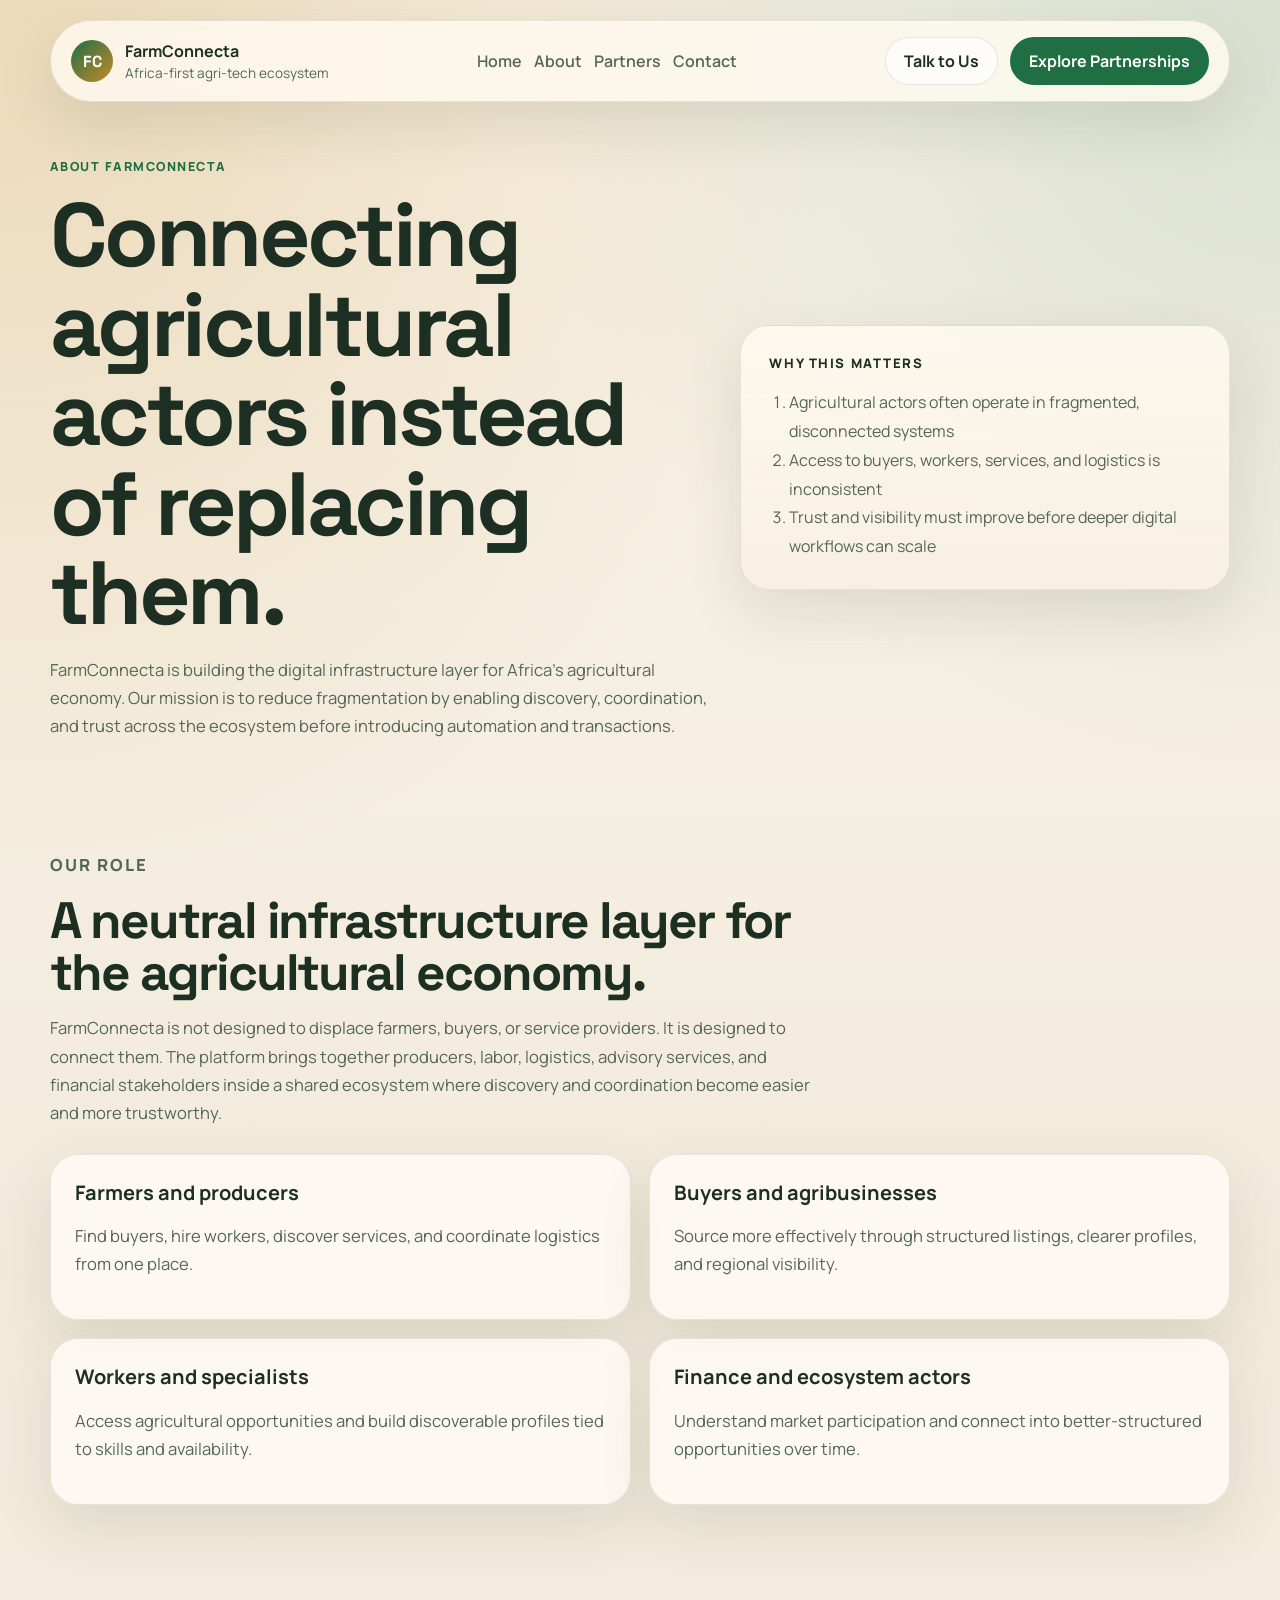
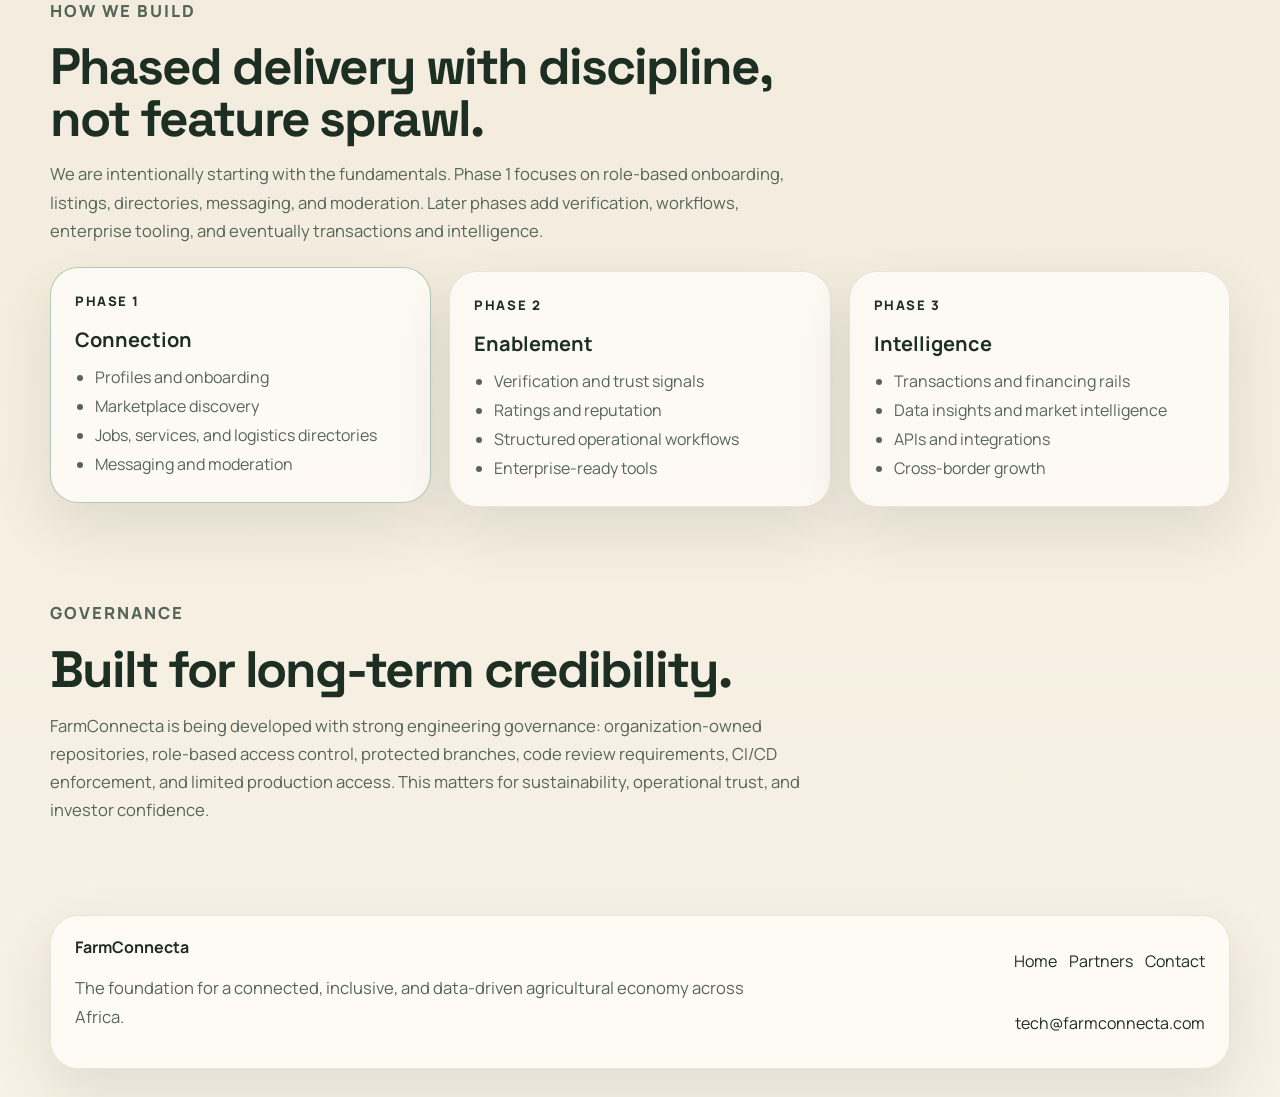
==== about.html @ fb6cb1ed "Redesign website and add public pages" ====
<!DOCTYPE html>
<html lang="en">
<head>
    <meta charset="UTF-8">
    <meta name="viewport" content="width=device-width, initial-scale=1.0">
    <title>About FarmConnecta | Africa-First Agricultural Infrastructure</title>
    <meta
        name="description"
        content="Learn about FarmConnecta's mission, product vision, governance approach, and long-term role in Africa's agricultural economy."
    >
    <link rel="preconnect" href="https://fonts.googleapis.com">
    <link rel="preconnect" href="https://fonts.gstatic.com" crossorigin>
    <link href="https://fonts.googleapis.com/css2?family=Manrope:wght@400;500;600;700;800&family=Space+Grotesk:wght@500;700&display=swap" rel="stylesheet">
    <link rel="stylesheet" href="styles.css">
</head>
<body>
    <div class="page-shell">
        <header class="site-header">
            <a class="brand" href="index.html" aria-label="FarmConnecta home">
                <span class="brand-mark">FC</span>
                <span class="brand-copy">
                    <strong>FarmConnecta</strong>
                    <span>Africa-first agri-tech ecosystem</span>
                </span>
            </a>

            <nav class="site-nav" aria-label="Primary">
                <a href="index.html">Home</a>
                <a href="about.html">About</a>
                <a href="partners.html">Partners</a>
                <a href="contact.html">Contact</a>
            </nav>

            <div class="header-actions">
                <a class="button button-secondary" href="contact.html">Talk to Us</a>
                <a class="button button-primary" href="partners.html">Explore Partnerships</a>
            </div>
        </header>

        <main id="top">
            <section class="hero hero-compact">
                <div class="hero-copy">
                    <p class="eyebrow">About FarmConnecta</p>
                    <h1>Connecting agricultural actors instead of replacing them.</h1>
                    <p class="hero-text">
                        FarmConnecta is building the digital infrastructure layer for Africa's agricultural
                        economy. Our mission is to reduce fragmentation by enabling discovery, coordination,
                        and trust across the ecosystem before introducing automation and transactions.
                    </p>
                </div>

                <div class="hero-panel">
                    <div class="hero-card hero-card-secondary">
                        <p class="card-label">Why this matters</p>
                        <ol class="journey-list">
                            <li>Agricultural actors often operate in fragmented, disconnected systems</li>
                            <li>Access to buyers, workers, services, and logistics is inconsistent</li>
                            <li>Trust and visibility must improve before deeper digital workflows can scale</li>
                        </ol>
                    </div>
                </div>
            </section>

            <section class="section">
                <div class="section-heading">
                    <p class="eyebrow">Our role</p>
                    <h2>A neutral infrastructure layer for the agricultural economy.</h2>
                    <p>
                        FarmConnecta is not designed to displace farmers, buyers, or service providers.
                        It is designed to connect them. The platform brings together producers, labor,
                        logistics, advisory services, and financial stakeholders inside a shared ecosystem
                        where discovery and coordination become easier and more trustworthy.
                    </p>
                </div>

                <div class="architecture-grid">
                    <article>
                        <h3>Farmers and producers</h3>
                        <p>Find buyers, hire workers, discover services, and coordinate logistics from one place.</p>
                    </article>
                    <article>
                        <h3>Buyers and agribusinesses</h3>
                        <p>Source more effectively through structured listings, clearer profiles, and regional visibility.</p>
                    </article>
                    <article>
                        <h3>Workers and specialists</h3>
                        <p>Access agricultural opportunities and build discoverable profiles tied to skills and availability.</p>
                    </article>
                    <article>
                        <h3>Finance and ecosystem actors</h3>
                        <p>Understand market participation and connect into better-structured opportunities over time.</p>
                    </article>
                </div>
            </section>

            <section class="section">
                <div class="section-heading">
                    <p class="eyebrow">How we build</p>
                    <h2>Phased delivery with discipline, not feature sprawl.</h2>
                    <p>
                        We are intentionally starting with the fundamentals. Phase 1 focuses on role-based
                        onboarding, listings, directories, messaging, and moderation. Later phases add
                        verification, workflows, enterprise tooling, and eventually transactions and intelligence.
                    </p>
                </div>

                <div class="phase-grid">
                    <article class="phase-card active">
                        <p class="phase-tag">Phase 1</p>
                        <h3>Connection</h3>
                        <ul>
                            <li>Profiles and onboarding</li>
                            <li>Marketplace discovery</li>
                            <li>Jobs, services, and logistics directories</li>
                            <li>Messaging and moderation</li>
                        </ul>
                    </article>
                    <article class="phase-card">
                        <p class="phase-tag">Phase 2</p>
                        <h3>Enablement</h3>
                        <ul>
                            <li>Verification and trust signals</li>
                            <li>Ratings and reputation</li>
                            <li>Structured operational workflows</li>
                            <li>Enterprise-ready tools</li>
                        </ul>
                    </article>
                    <article class="phase-card">
                        <p class="phase-tag">Phase 3</p>
                        <h3>Intelligence</h3>
                        <ul>
                            <li>Transactions and financing rails</li>
                            <li>Data insights and market intelligence</li>
                            <li>APIs and integrations</li>
                            <li>Cross-border growth</li>
                        </ul>
                    </article>
                </div>
            </section>

            <section class="section">
                <div class="section-heading">
                    <p class="eyebrow">Governance</p>
                    <h2>Built for long-term credibility.</h2>
                    <p>
                        FarmConnecta is being developed with strong engineering governance: organization-owned
                        repositories, role-based access control, protected branches, code review requirements,
                        CI/CD enforcement, and limited production access. This matters for sustainability,
                        operational trust, and investor confidence.
                    </p>
                </div>
            </section>
        </main>
    </div>

    <footer class="site-footer">
        <div>
            <strong>FarmConnecta</strong>
            <p>The foundation for a connected, inclusive, and data-driven agricultural economy across Africa.</p>
        </div>
        <div class="footer-links">
            <a href="index.html">Home</a>
            <a href="partners.html">Partners</a>
            <a href="contact.html">Contact</a>
            <a href="mailto:tech@farmconnecta.com">tech@farmconnecta.com</a>
        </div>
    </footer>
</body>
</html>
---- styles.css ----
:root {
    --surface: rgba(255, 252, 247, 0.82);
    --text: #1d2f22;
    --muted: #556659;
    --line: rgba(29, 47, 34, 0.1);
    --green: #1f6f43;
    --green-deep: #0d4f2c;
    --gold: #c58a2c;
    --earth: #754c24;
    --shadow: 0 22px 60px rgba(47, 60, 36, 0.12);
    --radius-lg: 28px;
    --radius-md: 18px;
    --content-width: 1180px;
}

* {
    box-sizing: border-box;
}

html {
    scroll-behavior: smooth;
}

body {
    margin: 0;
    font-family: "Manrope", sans-serif;
    color: var(--text);
    background:
        radial-gradient(circle at top left, rgba(197, 138, 44, 0.25), transparent 30%),
        radial-gradient(circle at top right, rgba(31, 111, 67, 0.15), transparent 26%),
        linear-gradient(180deg, #f9f4e9 0%, #f2ebdc 48%, #f8f2e6 100%);
}

a {
    color: inherit;
    text-decoration: none;
}

button {
    font: inherit;
}

.page-shell {
    width: min(calc(100% - 32px), var(--content-width));
    margin: 20px auto 0;
}

.site-header,
.site-footer,
.hero-card,
.phase-card,
.market-panel,
.role-grid article,
.architecture-grid article,
.community-panel,
.listing-card {
    backdrop-filter: blur(10px);
}

.site-header {
    position: sticky;
    top: 12px;
    z-index: 20;
    display: flex;
    align-items: center;
    justify-content: space-between;
    gap: 18px;
    padding: 16px 20px;
    background: rgba(255, 250, 240, 0.82);
    border: 1px solid var(--line);
    border-radius: 999px;
    box-shadow: var(--shadow);
}

.brand {
    display: inline-flex;
    align-items: center;
    gap: 12px;
}

.brand-mark {
    display: grid;
    place-items: center;
    width: 42px;
    height: 42px;
    border-radius: 50%;
    background: linear-gradient(135deg, var(--green), var(--gold));
    color: #fff;
    font-family: "Space Grotesk", sans-serif;
    font-weight: 700;
}

.brand-copy {
    display: flex;
    flex-direction: column;
    gap: 2px;
    font-size: 0.85rem;
    color: var(--muted);
}

.brand-copy strong {
    font-size: 1rem;
    color: var(--text);
}

.site-nav,
.header-actions,
.hero-actions,
.community-actions,
.footer-links,
.market-tabs {
    display: flex;
    align-items: center;
    gap: 12px;
}

.site-nav a {
    color: var(--muted);
    font-weight: 600;
}

.button,
.market-tab {
    display: inline-flex;
    align-items: center;
    justify-content: center;
    min-height: 48px;
    padding: 0 18px;
    border: 1px solid transparent;
    border-radius: 999px;
    font-weight: 700;
    transition: transform 160ms ease, background 160ms ease, color 160ms ease, border-color 160ms ease;
    cursor: pointer;
}

.button:hover,
.market-tab:hover {
    transform: translateY(-1px);
}

.button-primary {
    background: var(--green);
    color: #fff;
}

.button-secondary,
.button-ghost {
    background: rgba(255, 255, 255, 0.62);
    border-color: var(--line);
}

.button-whatsapp {
    background: #1fae5b;
    color: #fff;
}

.button-telegram {
    background: #2086d7;
    color: #fff;
}

.hero {
    display: grid;
    grid-template-columns: 1.15fr 0.85fr;
    gap: 28px;
    padding: 72px 0 48px;
    min-height: calc(100vh - 140px);
    align-items: center;
}

.hero-compact {
    min-height: auto;
    padding-top: 56px;
}

.eyebrow {
    margin: 0 0 16px;
    color: var(--green);
    text-transform: uppercase;
    letter-spacing: 0.12em;
    font-size: 0.78rem;
    font-weight: 800;
}

.hero h1,
.section-heading h2 {
    margin: 0;
    font-family: "Space Grotesk", sans-serif;
    line-height: 1;
    letter-spacing: -0.04em;
}

.hero h1 {
    font-size: clamp(3.3rem, 7vw, 6.4rem);
    max-width: 11ch;
}

.hero-text,
.section-heading p,
.market-copy p,
.role-grid p,
.architecture-grid p,
.community-copy p,
.site-footer p {
    color: var(--muted);
    line-height: 1.7;
    font-size: 1.04rem;
}

.hero-actions {
    margin: 28px 0 24px;
    flex-wrap: wrap;
}

.hero-points {
    display: grid;
    gap: 10px;
    padding: 0;
    margin: 0;
    list-style: none;
}

.hero-points li {
    display: flex;
    align-items: center;
    gap: 12px;
    color: var(--muted);
}

.hero-points li::before {
    content: "";
    width: 10px;
    height: 10px;
    border-radius: 50%;
    background: linear-gradient(135deg, var(--green), var(--gold));
    flex: 0 0 auto;
}

.hero-panel {
    display: grid;
    gap: 18px;
}

.hero-card,
.phase-card,
.market-panel,
.role-grid article,
.architecture-grid article,
.community-panel,
.listing-card,
.site-footer {
    background: var(--surface);
    border: 1px solid var(--line);
    box-shadow: var(--shadow);
}

.hero-card {
    padding: 28px;
    border-radius: var(--radius-lg);
}

.hero-card-primary {
    background:
        linear-gradient(180deg, rgba(31, 111, 67, 0.94), rgba(13, 79, 44, 0.96)),
        var(--surface);
    color: #fff;
}

.hero-card-secondary {
    background:
        linear-gradient(180deg, rgba(255, 250, 240, 0.86), rgba(247, 240, 226, 0.98));
}

.card-label,
.phase-tag {
    margin: 0 0 16px;
    font-size: 0.82rem;
    font-weight: 800;
    letter-spacing: 0.12em;
    text-transform: uppercase;
}

.metric-grid {
    display: grid;
    grid-template-columns: repeat(2, minmax(0, 1fr));
    gap: 14px;
}

.metric-grid article {
    padding: 18px;
    border-radius: var(--radius-md);
    background: rgba(255, 255, 255, 0.1);
}

.metric-grid strong {
    display: block;
    font-size: 2rem;
    font-family: "Space Grotesk", sans-serif;
}

.journey-list {
    margin: 0;
    padding-left: 20px;
    line-height: 1.8;
    color: var(--muted);
}

.section {
    padding: 46px 0;
}

.section-heading {
    max-width: 760px;
    margin-bottom: 26px;
}

.section-heading h2 {
    font-size: clamp(2.1rem, 4vw, 4rem);
    margin-bottom: 14px;
}

.phase-grid,
.role-grid,
.architecture-grid {
    display: grid;
    gap: 18px;
}

.phase-grid {
    grid-template-columns: repeat(3, minmax(0, 1fr));
}

.phase-card,
.role-grid article,
.architecture-grid article {
    padding: 24px;
    border-radius: var(--radius-lg);
}

.phase-card.active {
    border-color: rgba(31, 111, 67, 0.34);
    transform: translateY(-4px);
}

.phase-card h3,
.market-copy h3,
.role-grid h3,
.architecture-grid h3 {
    margin: 0 0 10px;
    font-size: 1.25rem;
}

.phase-card ul {
    margin: 0;
    padding-left: 20px;
    color: var(--muted);
    line-height: 1.8;
}

.phase-note {
    margin-top: 16px;
    font-weight: 700;
    color: var(--green-deep);
}

.market-tabs {
    flex-wrap: wrap;
    margin-bottom: 20px;
}

.market-tab {
    background: rgba(255, 255, 255, 0.55);
    border-color: var(--line);
    color: var(--muted);
}

.market-tab.is-active {
    background: var(--earth);
    border-color: var(--earth);
    color: #fff;
}

.market-panel {
    display: none;
    padding: 24px;
    border-radius: var(--radius-lg);
}

.market-panel.is-active {
    display: block;
}

.listing-grid {
    display: grid;
    grid-template-columns: repeat(3, minmax(0, 1fr));
    gap: 16px;
    margin-top: 22px;
}

.listing-card {
    padding: 18px;
    border-radius: var(--radius-md);
    background: rgba(255, 255, 255, 0.72);
}

.listing-card .listing-type {
    display: inline-flex;
    padding: 6px 10px;
    border-radius: 999px;
    background: rgba(31, 111, 67, 0.1);
    color: var(--green-deep);
    font-size: 0.82rem;
    font-weight: 700;
}

.listing-card h4 {
    margin: 14px 0 10px;
    font-size: 1.16rem;
}

.listing-card p {
    margin: 0;
    color: var(--muted);
    line-height: 1.6;
}

.listing-meta {
    display: flex;
    flex-wrap: wrap;
    gap: 8px;
    margin: 14px 0;
}

.listing-meta span,
.listing-footer span {
    display: inline-flex;
    align-items: center;
    min-height: 32px;
    padding: 0 10px;
    border-radius: 999px;
    background: rgba(117, 76, 36, 0.08);
    color: var(--earth);
    font-size: 0.82rem;
    font-weight: 700;
}

.listing-footer {
    display: flex;
    justify-content: space-between;
    gap: 12px;
    margin-top: 16px;
}

.role-grid,
.architecture-grid {
    grid-template-columns: repeat(2, minmax(0, 1fr));
}

.community-panel {
    display: grid;
    grid-template-columns: 1.1fr 0.9fr;
    gap: 18px;
    align-items: center;
    padding: 28px;
    border-radius: var(--radius-lg);
    background:
        radial-gradient(circle at top right, rgba(32, 134, 215, 0.14), transparent 28%),
        radial-gradient(circle at bottom left, rgba(31, 174, 91, 0.16), transparent 28%),
        var(--surface);
}

.community-actions {
    justify-content: flex-end;
    flex-wrap: wrap;
}

.community-note {
    margin: 0;
    color: var(--muted);
    font-size: 0.95rem;
}

.site-footer {
    width: min(calc(100% - 32px), var(--content-width));
    margin: 18px auto 28px;
    padding: 20px 24px;
    border-radius: var(--radius-lg);
    display: flex;
    justify-content: space-between;
    gap: 20px;
}

.footer-links {
    flex-wrap: wrap;
    justify-content: flex-end;
}

@media (max-width: 1080px) {
    .hero,
    .phase-grid,
    .community-panel,
    .site-footer {
        grid-template-columns: 1fr;
    }

    .site-header {
        border-radius: 28px;
        flex-wrap: wrap;
    }

    .site-nav {
        order: 3;
        width: 100%;
        justify-content: center;
        flex-wrap: wrap;
    }

    .header-actions,
    .community-actions,
    .footer-links {
        justify-content: flex-start;
    }

    .listing-grid {
        grid-template-columns: repeat(2, minmax(0, 1fr));
    }
}

@media (max-width: 720px) {
    .page-shell,
    .site-footer {
        width: min(calc(100% - 20px), var(--content-width));
    }

    .site-header {
        padding: 16px;
    }

    .header-actions,
    .site-nav {
        width: 100%;
    }

    .header-actions .button,
    .hero-actions .button,
    .community-actions .button {
        width: 100%;
    }

    .hero {
        padding-top: 44px;
        min-height: auto;
    }

    .hero h1 {
        font-size: clamp(2.6rem, 16vw, 4rem);
    }

    .metric-grid,
    .listing-grid,
    .role-grid,
    .architecture-grid,
    .phase-grid {
        grid-template-columns: 1fr;
    }

    .market-panel,
    .phase-card,
    .role-grid article,
    .architecture-grid article,
    .community-panel,
    .site-footer {
        padding: 20px;
    }

    .listing-footer {
        flex-direction: column;
        align-items: flex-start;
    }
}
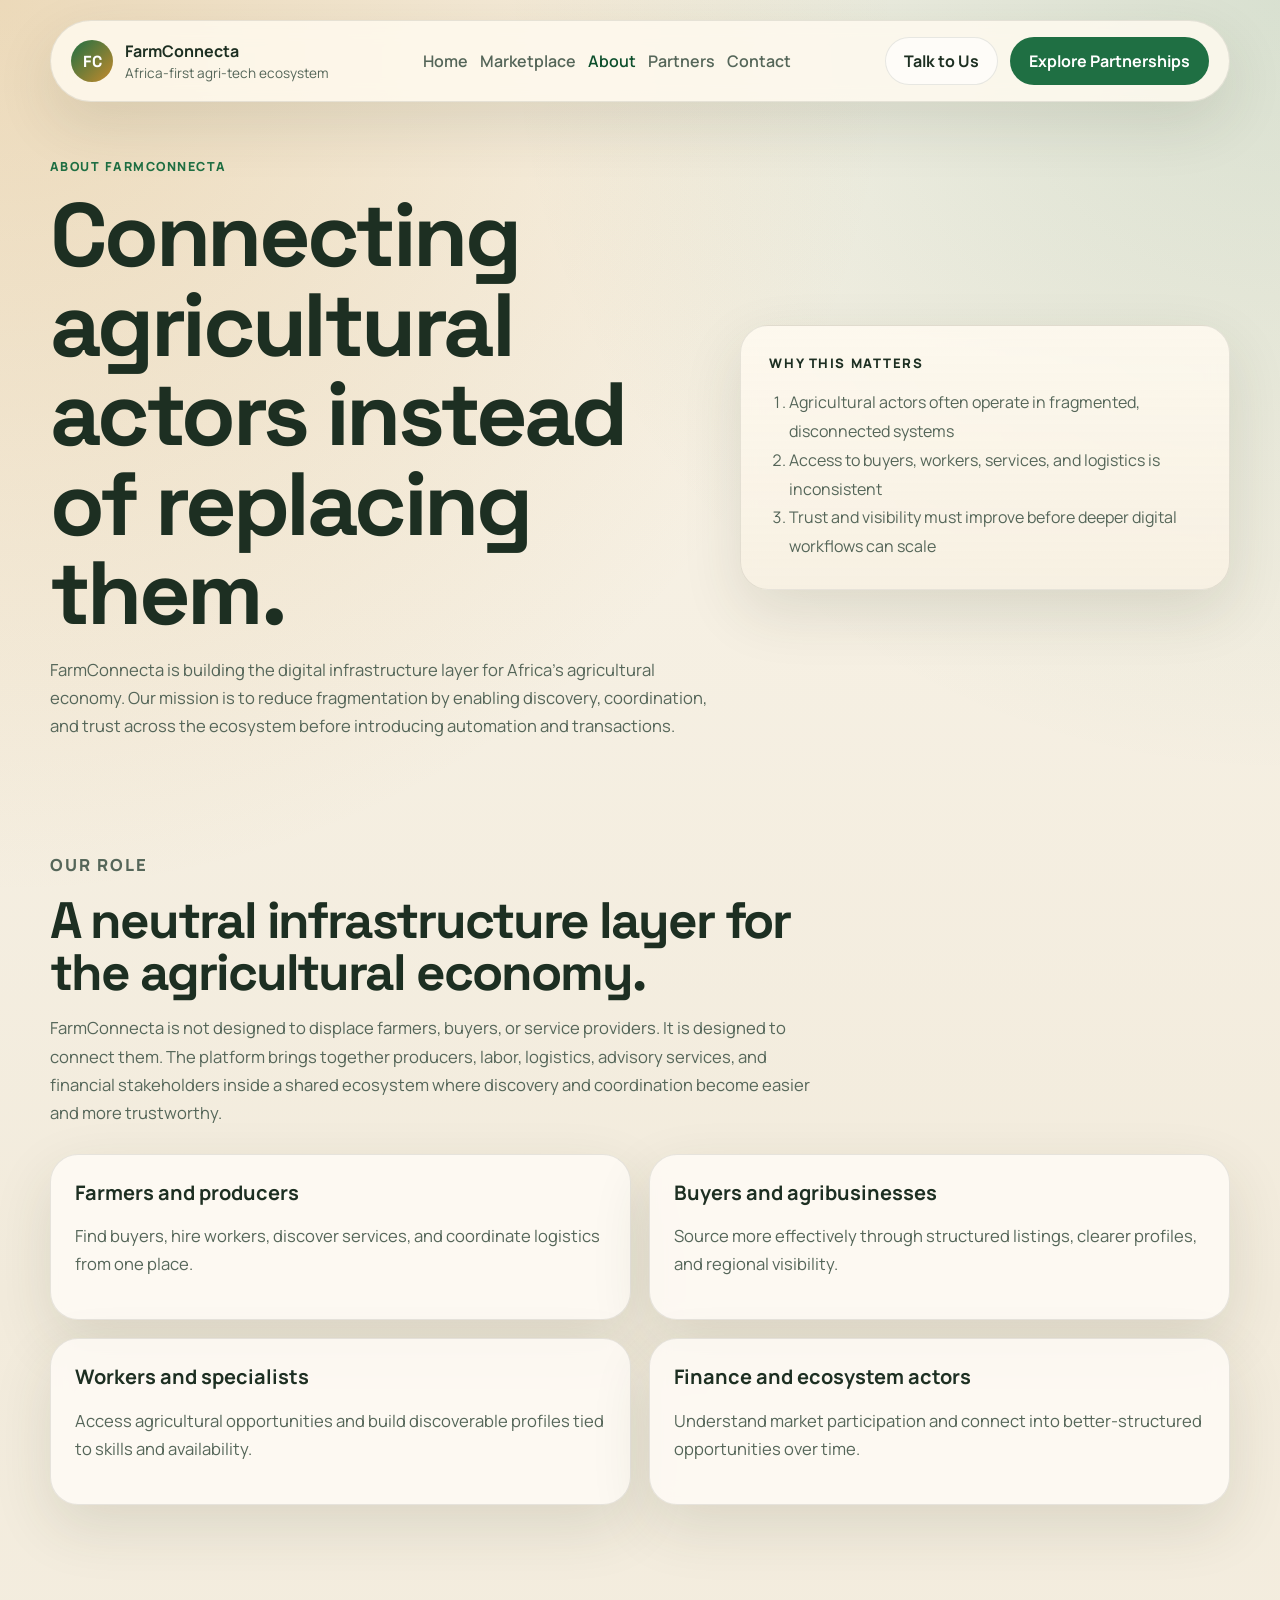
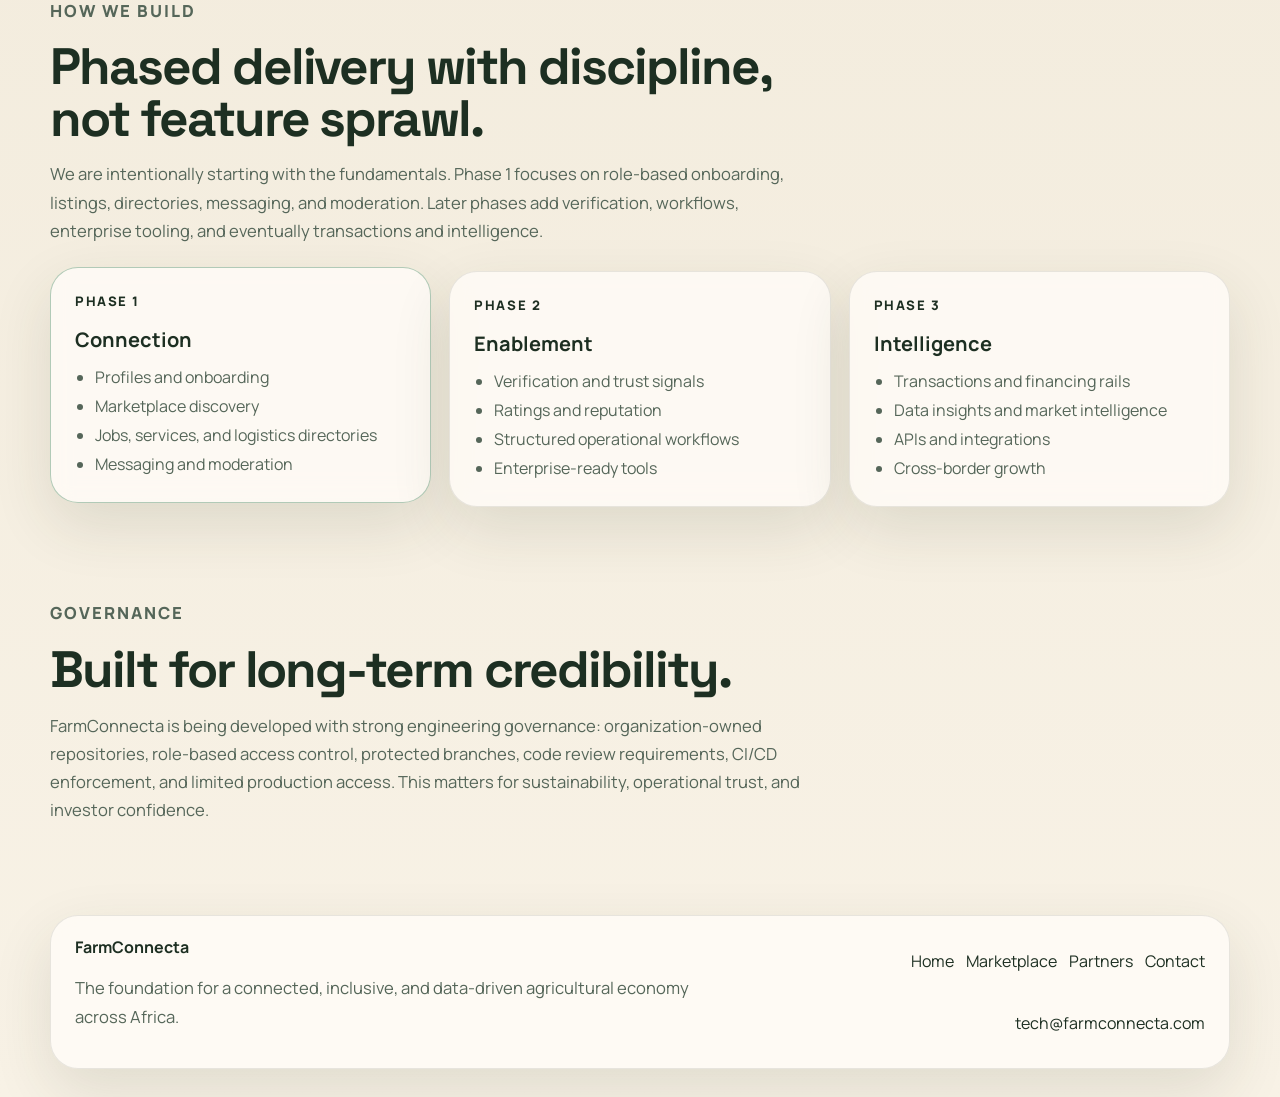
==== commit ee394120: "Add marketplace page and mobile navigation" ====
--- a/about.html
+++ b/about.html
@@ -24,11 +24,19 @@
                 </span>
             </a>
 
-            <nav class="site-nav" aria-label="Primary">
-                <a href="index.html">Home</a>
-                <a href="about.html">About</a>
-                <a href="partners.html">Partners</a>
-                <a href="contact.html">Contact</a>
+            <button class="menu-toggle" type="button" aria-expanded="false" aria-controls="primary-nav">
+                <span></span>
+                <span></span>
+                <span></span>
+                <span class="sr-only">Toggle navigation</span>
+            </button>
+
+            <nav class="site-nav" id="primary-nav" aria-label="Primary">
+                <a href="index.html" data-nav="home">Home</a>
+                <a href="marketplace.html" data-nav="marketplace">Marketplace</a>
+                <a href="about.html" data-nav="about">About</a>
+                <a href="partners.html" data-nav="partners">Partners</a>
+                <a href="contact.html" data-nav="contact">Contact</a>
             </nav>
 
             <div class="header-actions">
@@ -160,10 +168,13 @@
         </div>
         <div class="footer-links">
             <a href="index.html">Home</a>
+            <a href="marketplace.html">Marketplace</a>
             <a href="partners.html">Partners</a>
             <a href="contact.html">Contact</a>
             <a href="mailto:tech@farmconnecta.com">tech@farmconnecta.com</a>
         </div>
     </footer>
+
+    <script src="app.js" data-page="about"></script>
 </body>
 </html>
--- a/styles.css
+++ b/styles.css
@@ -119,6 +119,10 @@
     font-weight: 600;
 }
 
+.site-nav a.is-current {
+    color: var(--green-deep);
+}
+
 .button,
 .market-tab {
     display: inline-flex;
@@ -157,6 +161,11 @@
 .button-telegram {
     background: #2086d7;
     color: #fff;
+}
+
+.menu-toggle,
+.sr-only {
+    display: none;
 }
 
 .hero {
@@ -330,6 +339,10 @@
     grid-template-columns: repeat(3, minmax(0, 1fr));
 }
 
+.phase-grid-two {
+    grid-template-columns: repeat(2, minmax(0, 1fr));
+}
+
 .phase-card,
 .role-grid article,
 .architecture-grid article {
@@ -361,6 +374,12 @@
     margin-top: 16px;
     font-weight: 700;
     color: var(--green-deep);
+}
+
+.phase-copy {
+    margin: 0;
+    color: var(--muted);
+    line-height: 1.7;
 }
 
 .market-tabs {
@@ -534,11 +553,62 @@
 
     .site-header {
         padding: 16px;
+        border-radius: 28px;
     }
 
     .header-actions,
     .site-nav {
         width: 100%;
+    }
+
+    .menu-toggle {
+        display: inline-flex;
+        flex-direction: column;
+        gap: 5px;
+        width: 48px;
+        height: 48px;
+        align-items: center;
+        justify-content: center;
+        background: rgba(255, 255, 255, 0.62);
+        border: 1px solid var(--line);
+        border-radius: 50%;
+        padding: 0;
+    }
+
+    .menu-toggle span {
+        width: 18px;
+        height: 2px;
+        background: var(--text);
+        border-radius: 999px;
+    }
+
+    .sr-only {
+        position: absolute;
+        width: 1px;
+        height: 1px;
+        padding: 0;
+        margin: -1px;
+        overflow: hidden;
+        clip: rect(0, 0, 0, 0);
+        white-space: nowrap;
+        border: 0;
+    }
+
+    .site-nav,
+    .header-actions {
+        display: none;
+    }
+
+    .site-header.is-open .site-nav,
+    .site-header.is-open .header-actions {
+        display: flex;
+        flex-direction: column;
+        align-items: stretch;
+    }
+
+    .site-header.is-open .site-nav a {
+        width: 100%;
+        padding: 12px 0;
     }
 
     .header-actions .button,
@@ -560,7 +630,8 @@
     .listing-grid,
     .role-grid,
     .architecture-grid,
-    .phase-grid {
+    .phase-grid,
+    .phase-grid-two {
         grid-template-columns: 1fr;
     }
 
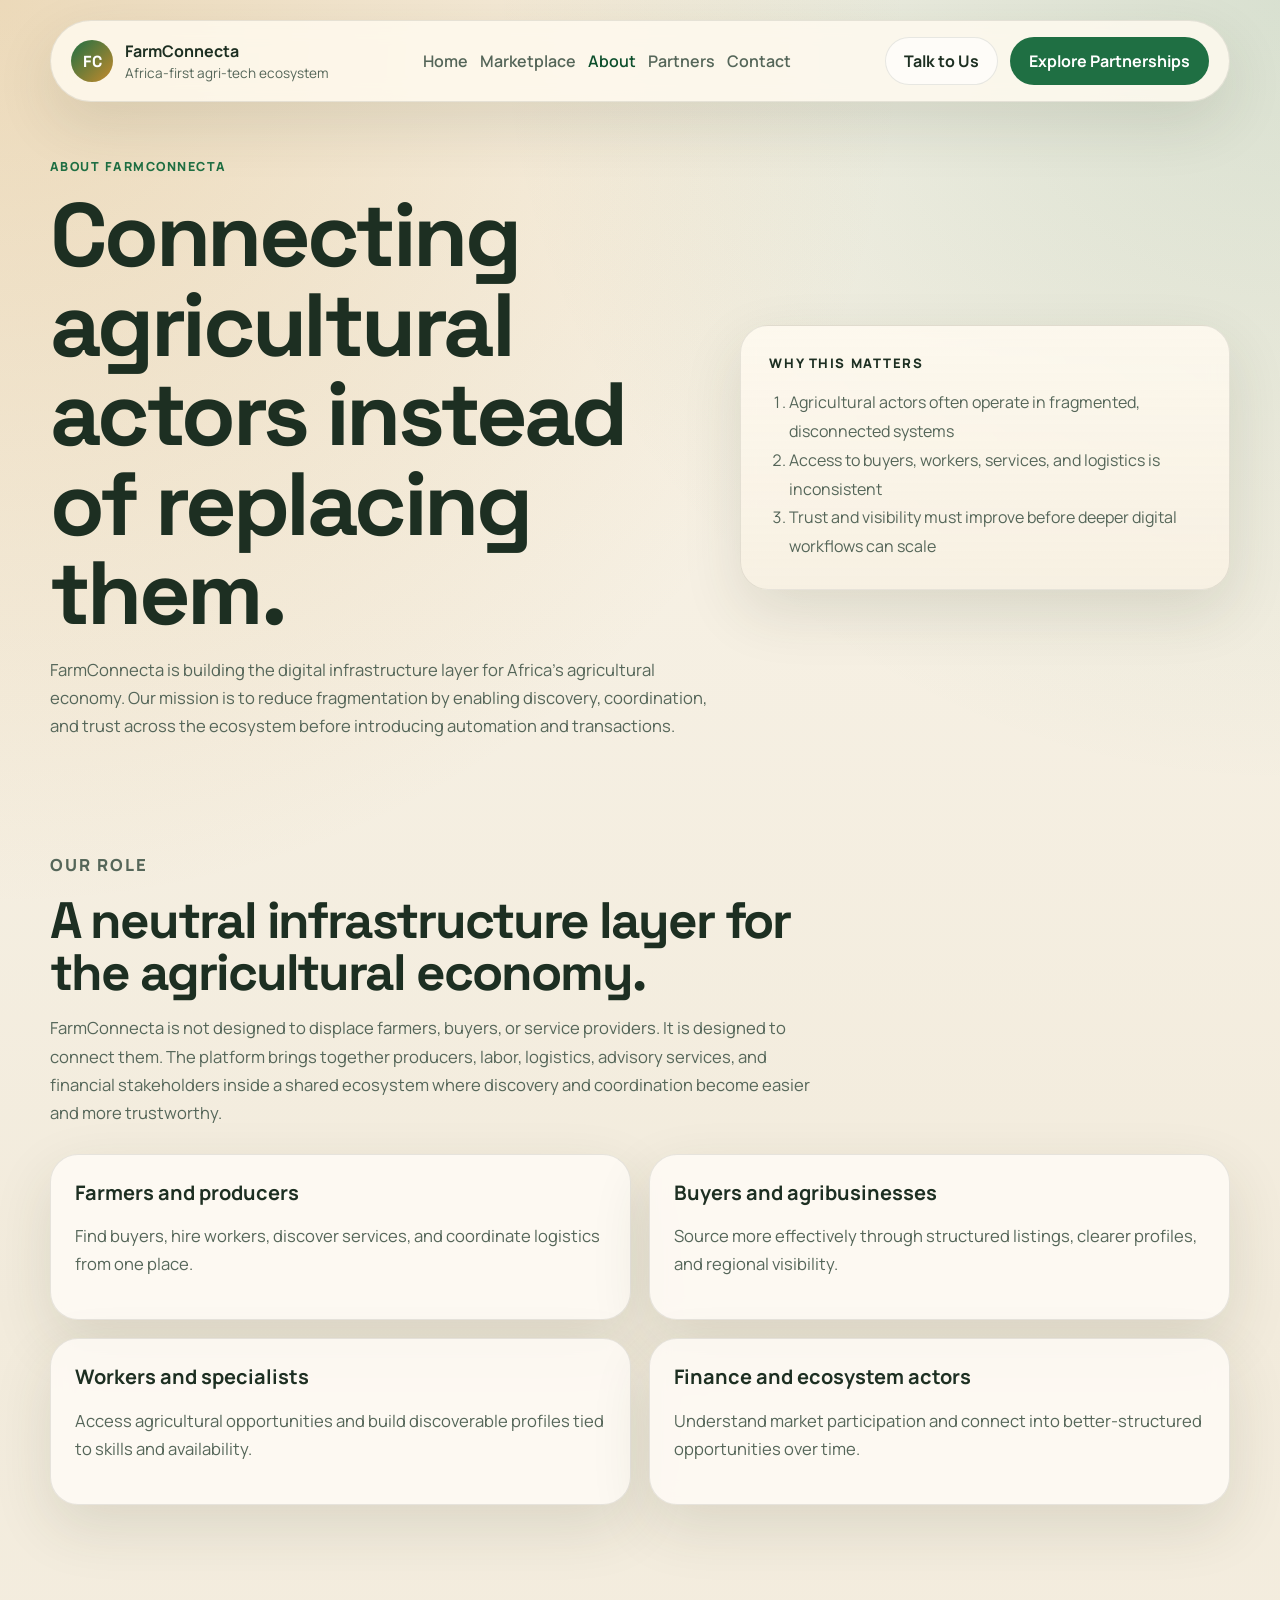
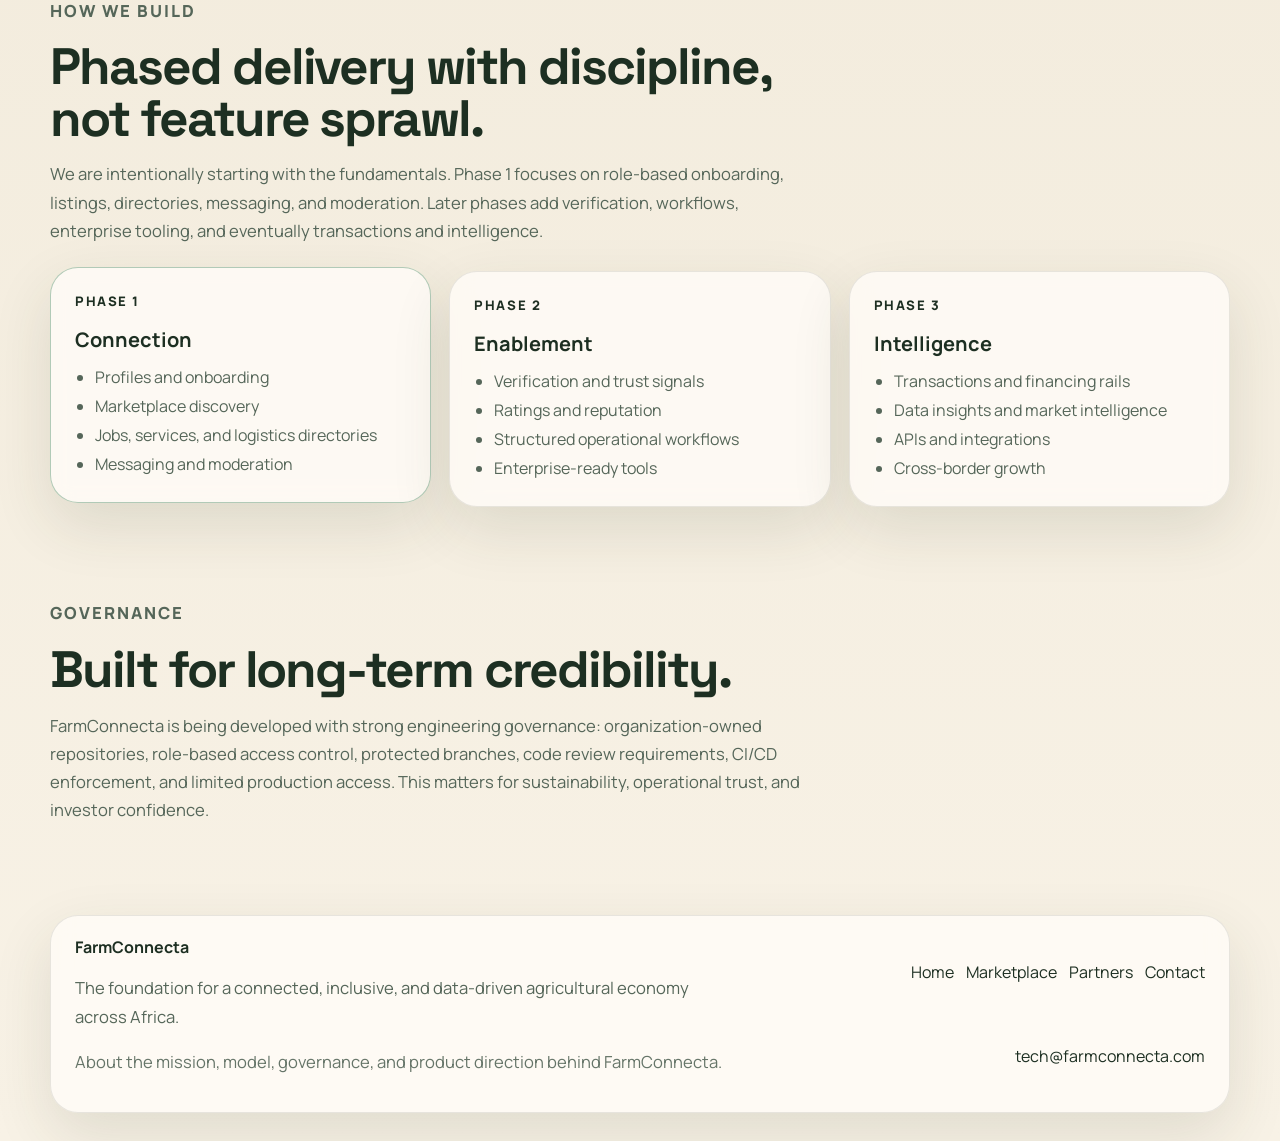
==== commit 8ade3ef9: "Polish branding metadata and site presentation" ====
--- a/about.html
+++ b/about.html
@@ -8,6 +8,12 @@
         name="description"
         content="Learn about FarmConnecta's mission, product vision, governance approach, and long-term role in Africa's agricultural economy."
     >
+    <meta name="theme-color" content="#1f6f43">
+    <meta property="og:title" content="About FarmConnecta">
+    <meta property="og:description" content="Learn about FarmConnecta's mission, product vision, governance approach, and long-term role in Africa's agricultural economy.">
+    <meta property="og:type" content="website">
+    <meta property="og:url" content="https://farmconnecta.com/about.html">
+    <link rel="icon" type="image/svg+xml" href="favicon.svg">
     <link rel="preconnect" href="https://fonts.googleapis.com">
     <link rel="preconnect" href="https://fonts.gstatic.com" crossorigin>
     <link href="https://fonts.googleapis.com/css2?family=Manrope:wght@400;500;600;700;800&family=Space+Grotesk:wght@500;700&display=swap" rel="stylesheet">
@@ -165,6 +171,7 @@
         <div>
             <strong>FarmConnecta</strong>
             <p>The foundation for a connected, inclusive, and data-driven agricultural economy across Africa.</p>
+            <p class="footer-meta">About the mission, model, governance, and product direction behind FarmConnecta.</p>
         </div>
         <div class="footer-links">
             <a href="index.html">Home</a>
--- a/styles.css
+++ b/styles.css
@@ -499,6 +499,63 @@
     font-size: 0.95rem;
 }
 
+.contact-form-panel {
+    padding: 28px;
+    border-radius: var(--radius-lg);
+    background: var(--surface);
+    border: 1px solid var(--line);
+    box-shadow: var(--shadow);
+}
+
+.contact-form {
+    display: grid;
+    gap: 18px;
+}
+
+.form-grid {
+    display: grid;
+    grid-template-columns: repeat(2, minmax(0, 1fr));
+    gap: 16px;
+}
+
+.form-field {
+    display: grid;
+    gap: 8px;
+}
+
+.form-field span {
+    font-weight: 700;
+}
+
+.form-field input,
+.form-field select,
+.form-field textarea {
+    width: 100%;
+    padding: 14px 16px;
+    border-radius: 16px;
+    border: 1px solid var(--line);
+    background: rgba(255, 255, 255, 0.82);
+    color: var(--text);
+    font: inherit;
+}
+
+.form-field textarea {
+    resize: vertical;
+}
+
+.form-actions {
+    display: flex;
+    align-items: center;
+    gap: 16px;
+    flex-wrap: wrap;
+}
+
+.form-status {
+    margin: 0;
+    color: var(--muted);
+    line-height: 1.6;
+}
+
 .site-footer {
     width: min(calc(100% - 32px), var(--content-width));
     margin: 18px auto 28px;
@@ -507,6 +564,11 @@
     display: flex;
     justify-content: space-between;
     gap: 20px;
+}
+
+.footer-meta {
+    font-size: 0.95rem;
+    opacity: 0.9;
 }
 
 .footer-links {
@@ -631,7 +693,8 @@
     .role-grid,
     .architecture-grid,
     .phase-grid,
-    .phase-grid-two {
+    .phase-grid-two,
+    .form-grid {
         grid-template-columns: 1fr;
     }
 
